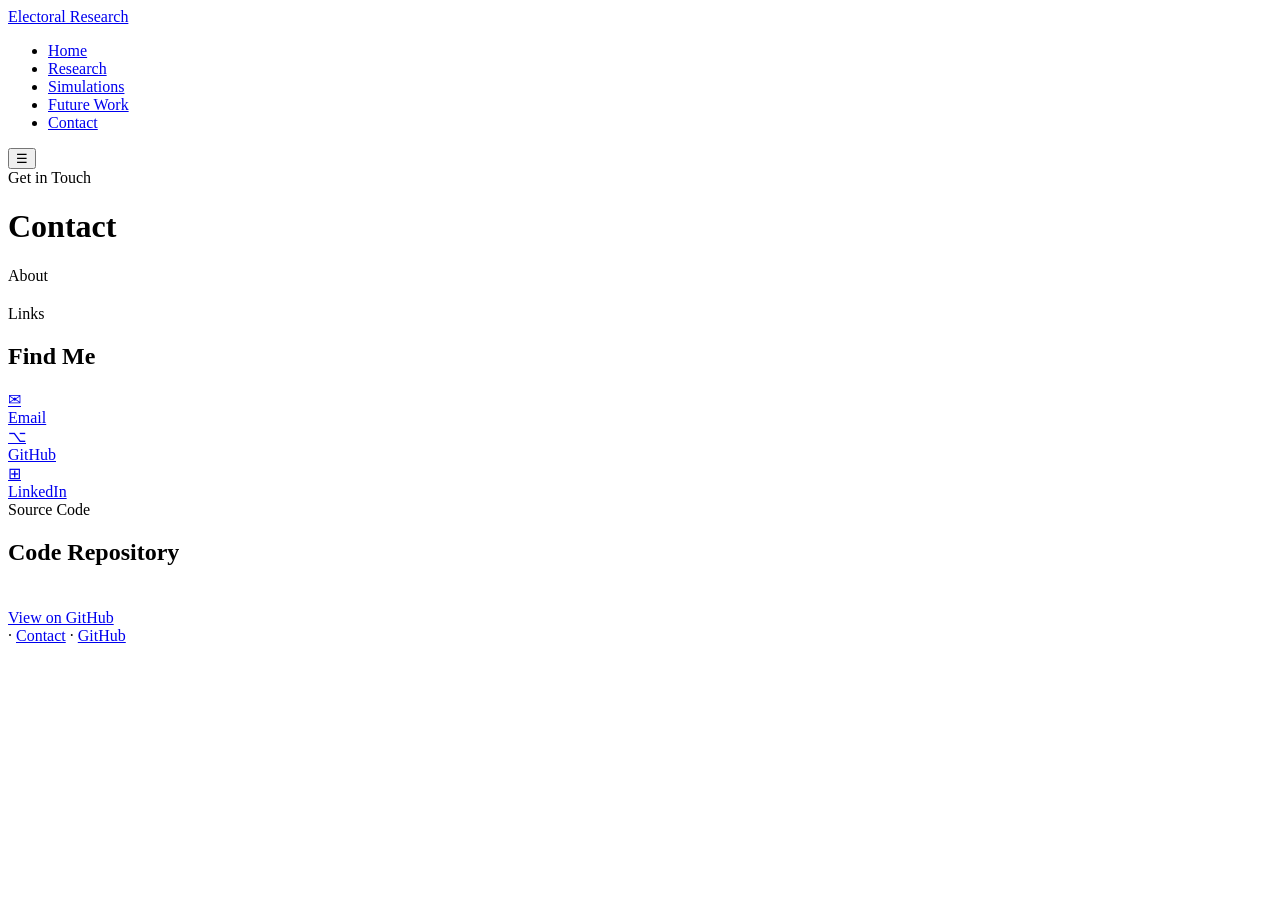
==== contact.html @ 0de14074 "Added files (claude made for me to edit) Claude made this for the website" ====
<!DOCTYPE html>
<html lang="en">
<head>
  <meta charset="UTF-8" />
  <meta name="viewport" content="width=device-width, initial-scale=1.0"/>
  <title>Contact — Electoral Systems</title>
  <link rel="stylesheet" href="css/style.css" />
  <link rel="preconnect" href="https://fonts.googleapis.com">
  <link rel="preconnect" href="https://fonts.gstatic.com" crossorigin>
  <link href="https://fonts.googleapis.com/css2?family=DM+Serif+Display:ital@0;1&family=DM+Mono:wght@300;400;500&family=DM+Sans:wght@300;400;500&display=swap" rel="stylesheet">
</head>
<body>

  <nav class="nav">
    <a href="index.html" class="nav-logo">Electoral Research</a>
    <ul class="nav-links">
      <li><a href="index.html">Home</a></li>
      <li><a href="research.html">Research</a></li>
      <li><a href="simulations.html">Simulations</a></li>
      <li><a href="future.html">Future Work</a></li>
      <li><a href="contact.html" class="active">Contact</a></li>
    </ul>
    <button class="nav-toggle" aria-label="Toggle menu">&#9776;</button>
  </nav>

  <header class="page-header">
    <div class="container">
      <span class="hero-label">Get in Touch</span>
      <h1 class="page-title">Contact</h1>
    </div>
  </header>

  <main class="container page-content">

    <section class="research-section" id="about">
      <div class="research-label">About</div>
      <h2 class="research-heading" id="contact-name"><!-- CONTENT: Your name --></h2>
      <div class="research-body">
        <p id="bio-text"><!-- CONTENT: Write a short bio — who you are, your background, what drives your interest in electoral modeling and computational social science. 2–4 sentences is fine. --></p>
      </div>
    </section>

    <div class="section-divider"></div>

    <section class="research-section" id="links">
      <div class="research-label">Links</div>
      <h2 class="research-heading">Find Me</h2>
      <div class="research-body">
        <div class="contact-grid">

          <a href="mailto:your@email.com" class="contact-card" id="contact-email">
            <div class="contact-icon">✉</div>
            <div>
              <div class="contact-type">Email</div>
              <div class="contact-value" id="email-value"><!-- CONTENT: your@email.com --></div>
            </div>
          </a>

          <a href="https://github.com/" target="_blank" class="contact-card" id="contact-github">
            <div class="contact-icon">⌥</div>
            <div>
              <div class="contact-type">GitHub</div>
              <div class="contact-value" id="github-value"><!-- CONTENT: github.com/yourusername --></div>
            </div>
          </a>

          <a href="https://linkedin.com/" target="_blank" class="contact-card" id="contact-linkedin">
            <div class="contact-icon">⊞</div>
            <div>
              <div class="contact-type">LinkedIn</div>
              <div class="contact-value" id="linkedin-value"><!-- CONTENT: linkedin.com/in/yourprofile --></div>
            </div>
          </a>

          <!-- Add or remove contact cards as needed -->
          <!-- 
          <a href="https://twitter.com/" target="_blank" class="contact-card">
            <div class="contact-icon">◈</div>
            <div>
              <div class="contact-type">Twitter / X</div>
              <div class="contact-value">@yourhandle</div>
            </div>
          </a>
          -->

        </div>
      </div>
    </section>

    <div class="section-divider"></div>

    <section class="research-section" id="source">
      <div class="research-label">Source Code</div>
      <h2 class="research-heading">Code Repository</h2>
      <div class="research-body">
        <p id="repo-text"><!-- CONTENT: Describe where the source code lives. Point to your GitHub repo. Mention the main files: voterSim.py, voterThirdPartySim.py, claudeElectionModel.py, voterMultiPartyExample.py. --></p>
        <a href="https://github.com/" target="_blank" class="btn btn-primary" id="repo-link" style="margin-top: 1.5rem; display: inline-block;">View on GitHub</a>
      </div>
    </section>

  </main>

  <footer class="footer">
    <div class="container footer-inner">
      <span class="footer-name" id="footer-name"><!-- CONTENT: Your name --></span>
      <span class="footer-sep">·</span>
      <a href="contact.html" class="footer-link">Contact</a>
      <span class="footer-sep">·</span>
      <a href="https://github.com/" class="footer-link" id="footer-github" target="_blank">GitHub</a>
    </div>
  </footer>

  <script src="js/main.js"></script>
</body>
</html>
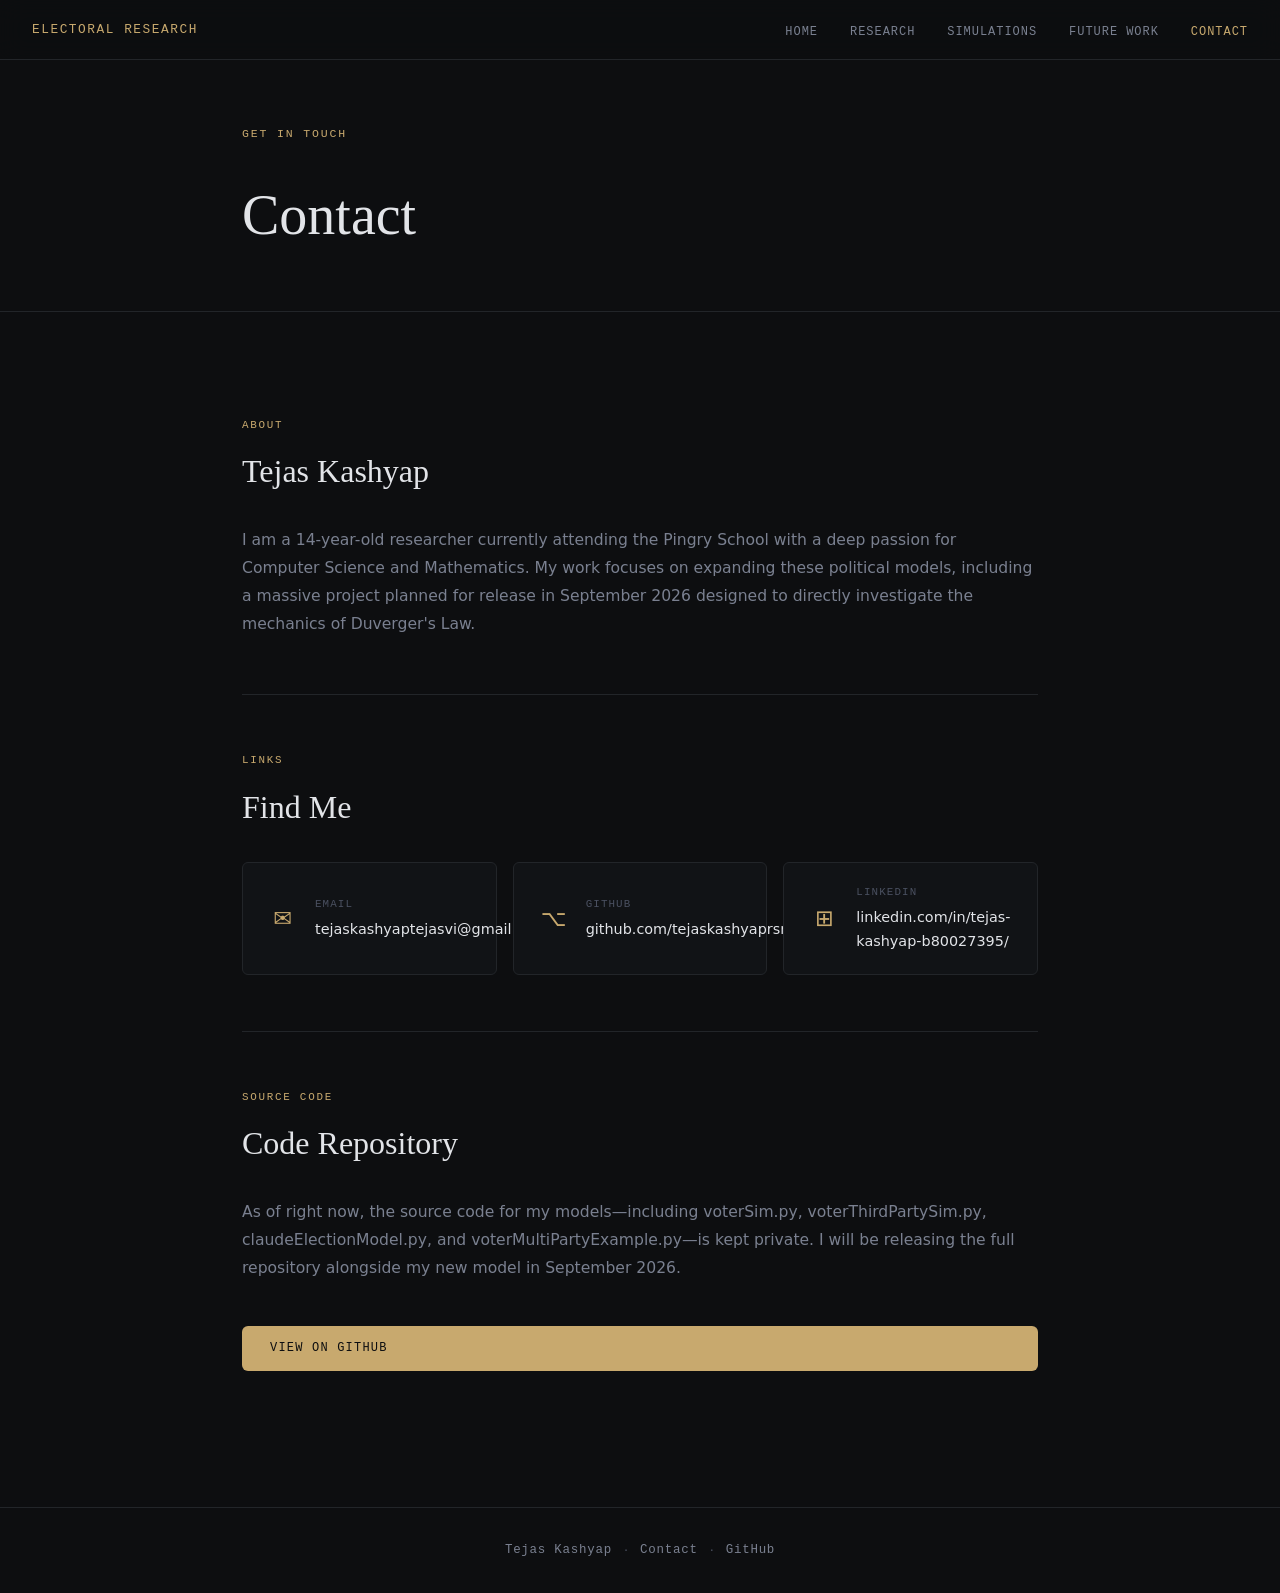
==== commit 67345d00: "Update contact.html" ====
--- a/contact.html
+++ b/contact.html
@@ -34,9 +34,9 @@
 
     <section class="research-section" id="about">
       <div class="research-label">About</div>
-      <h2 class="research-heading" id="contact-name"><!-- CONTENT: Your name --></h2>
+      <h2 class="research-heading" id="contact-name">Tejas Kashyap</h2>
       <div class="research-body">
-        <p id="bio-text"><!-- CONTENT: Write a short bio — who you are, your background, what drives your interest in electoral modeling and computational social science. 2–4 sentences is fine. --></p>
+        <p id="bio-text">I am a 14-year-old researcher currently attending the Pingry School with a deep passion for Computer Science and Mathematics. My work focuses on expanding these political models, including a massive project planned for release in September 2026 designed to directly investigate the mechanics of Duverger's Law.</p>
       </div>
     </section>
 
@@ -48,40 +48,29 @@
       <div class="research-body">
         <div class="contact-grid">
 
-          <a href="mailto:your@email.com" class="contact-card" id="contact-email">
+          <a href="mailto:tejaskashyaptejasvi@gmail.com" class="contact-card" id="contact-email">
             <div class="contact-icon">✉</div>
             <div>
               <div class="contact-type">Email</div>
-              <div class="contact-value" id="email-value"><!-- CONTENT: your@email.com --></div>
+              <div class="contact-value" id="email-value">tejaskashyaptejasvi@gmail.com</div>
             </div>
           </a>
 
-          <a href="https://github.com/" target="_blank" class="contact-card" id="contact-github">
+          <a href="https://github.com/tejaskashyaprsrch" target="_blank" class="contact-card" id="contact-github">
             <div class="contact-icon">⌥</div>
             <div>
               <div class="contact-type">GitHub</div>
-              <div class="contact-value" id="github-value"><!-- CONTENT: github.com/yourusername --></div>
+              <div class="contact-value" id="github-value">github.com/tejaskashyaprsrch</div>
             </div>
           </a>
 
-          <a href="https://linkedin.com/" target="_blank" class="contact-card" id="contact-linkedin">
+          <a href="https://www.linkedin.com/in/tejas-kashyap-b80027395/" target="_blank" class="contact-card" id="contact-linkedin">
             <div class="contact-icon">⊞</div>
             <div>
               <div class="contact-type">LinkedIn</div>
-              <div class="contact-value" id="linkedin-value"><!-- CONTENT: linkedin.com/in/yourprofile --></div>
+              <div class="contact-value" id="linkedin-value">linkedin.com/in/tejas-kashyap-b80027395/</div>
             </div>
           </a>
-
-          <!-- Add or remove contact cards as needed -->
-          <!-- 
-          <a href="https://twitter.com/" target="_blank" class="contact-card">
-            <div class="contact-icon">◈</div>
-            <div>
-              <div class="contact-type">Twitter / X</div>
-              <div class="contact-value">@yourhandle</div>
-            </div>
-          </a>
-          -->
 
         </div>
       </div>
@@ -93,8 +82,8 @@
       <div class="research-label">Source Code</div>
       <h2 class="research-heading">Code Repository</h2>
       <div class="research-body">
-        <p id="repo-text"><!-- CONTENT: Describe where the source code lives. Point to your GitHub repo. Mention the main files: voterSim.py, voterThirdPartySim.py, claudeElectionModel.py, voterMultiPartyExample.py. --></p>
-        <a href="https://github.com/" target="_blank" class="btn btn-primary" id="repo-link" style="margin-top: 1.5rem; display: inline-block;">View on GitHub</a>
+        <p id="repo-text">As of right now, the source code for my models—including voterSim.py, voterThirdPartySim.py, claudeElectionModel.py, and voterMultiPartyExample.py—is kept private. I will be releasing the full repository alongside my new model in September 2026.</p>
+        <a href="https://github.com/tejaskashyaprsrch" target="_blank" class="btn btn-primary" id="repo-link" style="margin-top: 1.5rem; display: inline-block;">View on GitHub</a>
       </div>
     </section>
 
@@ -102,11 +91,11 @@
 
   <footer class="footer">
     <div class="container footer-inner">
-      <span class="footer-name" id="footer-name"><!-- CONTENT: Your name --></span>
+      <span class="footer-name" id="footer-name">Tejas Kashyap</span>
       <span class="footer-sep">·</span>
       <a href="contact.html" class="footer-link">Contact</a>
       <span class="footer-sep">·</span>
-      <a href="https://github.com/" class="footer-link" id="footer-github" target="_blank">GitHub</a>
+      <a href="https://github.com/tejaskashyaprsrch" class="footer-link" id="footer-github" target="_blank">GitHub</a>
     </div>
   </footer>
 
--- a/css/style.css
+++ b/css/style.css
@@ -0,0 +1,811 @@
+/* ============================================================
+   ELECTORAL RESEARCH — STYLESHEET
+   Dark, refined, editorial. DM Serif Display + DM Mono.
+   ============================================================ */
+
+:root {
+  --bg:          #0d0e10;
+  --bg-2:        #111316;
+  --bg-3:        #161a1f;
+  --border:      #222529;
+  --border-2:    #2a2e33;
+  --text:        #e2e4e8;
+  --text-muted:  #7a8090;
+  --text-dim:    #4a5060;
+  --accent:      #c8a96e;   /* warm gold */
+  --accent-2:    #4a7fa5;   /* steel blue */
+  --danger:      #a05050;
+  --font-serif:  'DM Serif Display', Georgia, serif;
+  --font-sans:   'DM Sans', system-ui, sans-serif;
+  --font-mono:   'DM Mono', 'Courier New', monospace;
+  --radius:      6px;
+  --max-w:       860px;
+  --nav-h:       60px;
+}
+
+*, *::before, *::after { box-sizing: border-box; margin: 0; padding: 0; }
+
+html { scroll-behavior: smooth; }
+
+body {
+  background: var(--bg);
+  color: var(--text);
+  font-family: var(--font-sans);
+  font-size: 16px;
+  line-height: 1.7;
+  -webkit-font-smoothing: antialiased;
+}
+
+a { color: inherit; text-decoration: none; }
+img { max-width: 100%; display: block; }
+
+/* ============================================================
+   SCROLLBAR
+   ============================================================ */
+::-webkit-scrollbar { width: 6px; }
+::-webkit-scrollbar-track { background: var(--bg); }
+::-webkit-scrollbar-thumb { background: var(--border-2); border-radius: 3px; }
+::-webkit-scrollbar-thumb:hover { background: var(--text-dim); }
+
+/* ============================================================
+   NAV
+   ============================================================ */
+.nav {
+  position: fixed;
+  top: 0; left: 0; right: 0;
+  height: var(--nav-h);
+  background: rgba(13, 14, 16, 0.92);
+  backdrop-filter: blur(12px);
+  -webkit-backdrop-filter: blur(12px);
+  border-bottom: 1px solid var(--border);
+  display: flex;
+  align-items: center;
+  justify-content: space-between;
+  padding: 0 2rem;
+  z-index: 100;
+}
+
+.nav-logo {
+  font-family: var(--font-mono);
+  font-size: 0.8rem;
+  letter-spacing: 0.12em;
+  color: var(--accent);
+  text-transform: uppercase;
+  font-weight: 500;
+}
+
+.nav-links {
+  list-style: none;
+  display: flex;
+  gap: 2rem;
+}
+
+.nav-links a {
+  font-family: var(--font-mono);
+  font-size: 0.75rem;
+  letter-spacing: 0.08em;
+  text-transform: uppercase;
+  color: var(--text-muted);
+  transition: color 0.2s;
+}
+
+.nav-links a:hover,
+.nav-links a.active {
+  color: var(--text);
+}
+
+.nav-links a.active {
+  color: var(--accent);
+}
+
+.nav-toggle {
+  display: none;
+  background: none;
+  border: none;
+  color: var(--text-muted);
+  font-size: 1.2rem;
+  cursor: pointer;
+}
+
+/* ============================================================
+   HERO
+   ============================================================ */
+.hero {
+  min-height: 100vh;
+  display: flex;
+  flex-direction: column;
+  justify-content: center;
+  padding-top: var(--nav-h);
+  position: relative;
+  overflow: hidden;
+}
+
+.hero-bg {
+  position: absolute;
+  inset: 0;
+  background:
+    radial-gradient(ellipse 60% 50% at 70% 40%, rgba(74, 127, 165, 0.07) 0%, transparent 60%),
+    radial-gradient(ellipse 40% 40% at 20% 70%, rgba(200, 169, 110, 0.05) 0%, transparent 60%);
+  pointer-events: none;
+}
+
+.hero-content {
+  max-width: var(--max-w);
+  margin: 0 auto;
+  padding: 0 2rem;
+  padding-bottom: 6rem;
+  flex: 1;
+  display: flex;
+  flex-direction: column;
+  justify-content: center;
+}
+
+.hero-label {
+  font-family: var(--font-mono);
+  font-size: 0.72rem;
+  letter-spacing: 0.16em;
+  text-transform: uppercase;
+  color: var(--accent);
+  display: block;
+  margin-bottom: 1.5rem;
+}
+
+.hero-title {
+  font-family: var(--font-serif);
+  font-size: clamp(2.5rem, 6vw, 4.5rem);
+  line-height: 1.1;
+  color: var(--text);
+  margin-bottom: 1.5rem;
+  font-weight: 400;
+}
+
+.hero-title em {
+  font-style: italic;
+  color: var(--accent);
+}
+
+.hero-sub {
+  font-size: 1.05rem;
+  color: var(--text-muted);
+  max-width: 520px;
+  margin-bottom: 2.5rem;
+  line-height: 1.75;
+  font-style: italic;
+}
+
+/* placeholder state */
+.hero-sub:empty::before,
+p[id]:empty::before {
+  content: attr(id);
+  opacity: 0;
+}
+
+.hero-cta {
+  display: flex;
+  gap: 1rem;
+  flex-wrap: wrap;
+}
+
+/* STAT STRIP */
+.hero-stat-strip {
+  background: var(--bg-2);
+  border-top: 1px solid var(--border);
+  display: flex;
+  justify-content: center;
+  align-items: center;
+  gap: 0;
+  padding: 0;
+}
+
+.stat {
+  display: flex;
+  flex-direction: column;
+  align-items: center;
+  padding: 1.25rem 2.5rem;
+}
+
+.stat-num {
+  font-family: var(--font-mono);
+  font-size: 1.5rem;
+  color: var(--accent);
+  font-weight: 500;
+  line-height: 1;
+  margin-bottom: 0.3rem;
+}
+
+.stat-label {
+  font-family: var(--font-mono);
+  font-size: 0.65rem;
+  letter-spacing: 0.12em;
+  text-transform: uppercase;
+  color: var(--text-dim);
+}
+
+.stat-divider {
+  width: 1px;
+  height: 2.5rem;
+  background: var(--border);
+}
+
+/* ============================================================
+   BUTTONS
+   ============================================================ */
+.btn {
+  display: inline-block;
+  font-family: var(--font-mono);
+  font-size: 0.75rem;
+  letter-spacing: 0.1em;
+  text-transform: uppercase;
+  padding: 0.75rem 1.75rem;
+  border-radius: var(--radius);
+  transition: all 0.2s;
+  cursor: pointer;
+  border: none;
+}
+
+.btn-primary {
+  background: var(--accent);
+  color: var(--bg);
+  font-weight: 500;
+}
+
+.btn-primary:hover {
+  background: #d9bb7e;
+  transform: translateY(-1px);
+}
+
+.btn-ghost {
+  background: transparent;
+  color: var(--text-muted);
+  border: 1px solid var(--border-2);
+}
+
+.btn-ghost:hover {
+  border-color: var(--text-muted);
+  color: var(--text);
+}
+
+/* ============================================================
+   SECTIONS
+   ============================================================ */
+.section {
+  padding: 5rem 0;
+}
+
+.section-dark {
+  background: var(--bg-2);
+  border-top: 1px solid var(--border);
+  border-bottom: 1px solid var(--border);
+}
+
+.container {
+  max-width: var(--max-w);
+  margin: 0 auto;
+  padding: 0 2rem;
+}
+
+.section-title {
+  font-family: var(--font-serif);
+  font-size: clamp(1.6rem, 3vw, 2.2rem);
+  font-weight: 400;
+  color: var(--text);
+  margin-bottom: 2.5rem;
+}
+
+/* ============================================================
+   CARDS
+   ============================================================ */
+.card-grid {
+  display: grid;
+  grid-template-columns: repeat(auto-fit, minmax(240px, 1fr));
+  gap: 1rem;
+}
+
+.card {
+  background: var(--bg-2);
+  border: 1px solid var(--border);
+  border-radius: var(--radius);
+  padding: 1.75rem;
+  transition: border-color 0.2s, transform 0.2s;
+  display: flex;
+  flex-direction: column;
+  gap: 0.6rem;
+}
+
+.card:hover {
+  border-color: var(--border-2);
+  transform: translateY(-2px);
+}
+
+.card-icon {
+  font-size: 1.3rem;
+  color: var(--accent);
+  line-height: 1;
+  margin-bottom: 0.25rem;
+}
+
+.card h3 {
+  font-family: var(--font-serif);
+  font-weight: 400;
+  font-size: 1.15rem;
+  color: var(--text);
+}
+
+.card p {
+  font-size: 0.9rem;
+  color: var(--text-muted);
+  flex: 1;
+  line-height: 1.6;
+}
+
+.card-link {
+  font-family: var(--font-mono);
+  font-size: 0.72rem;
+  letter-spacing: 0.06em;
+  color: var(--accent);
+  margin-top: 0.5rem;
+}
+
+/* ============================================================
+   RESULT HIGHLIGHT
+   ============================================================ */
+.result-highlight {
+  display: grid;
+  grid-template-columns: 1fr 1fr;
+  gap: 4rem;
+  align-items: center;
+}
+
+.result-text .label-tag {
+  font-family: var(--font-mono);
+  font-size: 0.7rem;
+  letter-spacing: 0.14em;
+  text-transform: uppercase;
+  color: var(--accent);
+  display: block;
+  margin-bottom: 1rem;
+}
+
+.result-text h2 {
+  font-family: var(--font-serif);
+  font-size: clamp(1.4rem, 2.5vw, 2rem);
+  font-weight: 400;
+  color: var(--text);
+  margin-bottom: 1.25rem;
+  line-height: 1.3;
+  font-style: italic;
+}
+
+.result-text p {
+  color: var(--text-muted);
+  font-size: 0.95rem;
+  margin-bottom: 2rem;
+  line-height: 1.75;
+}
+
+.result-img {
+  border-radius: var(--radius);
+  border: 1px solid var(--border);
+  width: 100%;
+}
+
+.result-img-caption {
+  display: block;
+  font-family: var(--font-mono);
+  font-size: 0.68rem;
+  color: var(--text-dim);
+  margin-top: 0.6rem;
+  letter-spacing: 0.04em;
+}
+
+/* ============================================================
+   PAGE HEADER
+   ============================================================ */
+.page-header {
+  padding-top: calc(var(--nav-h) + 4rem);
+  padding-bottom: 3rem;
+  border-bottom: 1px solid var(--border);
+  background: var(--bg);
+}
+
+.page-title {
+  font-family: var(--font-serif);
+  font-size: clamp(2rem, 5vw, 3.5rem);
+  font-weight: 400;
+  color: var(--text);
+  margin-top: 0.75rem;
+}
+
+/* ============================================================
+   PAGE CONTENT (Research, Simulations, etc.)
+   ============================================================ */
+.page-content {
+  padding-top: 4rem;
+  padding-bottom: 6rem;
+}
+
+.research-section {
+  padding: 2.5rem 0;
+}
+
+.research-label {
+  font-family: var(--font-mono);
+  font-size: 0.68rem;
+  letter-spacing: 0.16em;
+  text-transform: uppercase;
+  color: var(--accent);
+  margin-bottom: 0.6rem;
+}
+
+.research-heading {
+  font-family: var(--font-serif);
+  font-size: clamp(1.5rem, 3vw, 2rem);
+  font-weight: 400;
+  color: var(--text);
+  margin-bottom: 1.75rem;
+}
+
+.research-body {
+  display: flex;
+  flex-direction: column;
+  gap: 1.25rem;
+}
+
+.research-body p {
+  color: var(--text-muted);
+  line-height: 1.8;
+  font-size: 0.975rem;
+}
+
+.section-divider {
+  height: 1px;
+  background: var(--border);
+  margin: 1rem 0;
+}
+
+/* ============================================================
+   CALLOUT BOXES
+   ============================================================ */
+.callout {
+  background: var(--bg-3);
+  border: 1px solid var(--border);
+  border-left: 3px solid var(--accent);
+  border-radius: var(--radius);
+  padding: 1.5rem 1.75rem;
+}
+
+.callout-mono {
+  border-left-color: var(--accent-2);
+}
+
+.callout-title {
+  font-family: var(--font-mono);
+  font-size: 0.72rem;
+  letter-spacing: 0.12em;
+  text-transform: uppercase;
+  color: var(--text-muted);
+  margin-bottom: 1rem;
+}
+
+.callout code {
+  font-family: var(--font-mono);
+  font-size: 0.9rem;
+  color: var(--accent-2);
+  display: block;
+  margin-bottom: 0.75rem;
+}
+
+.callout-grid {
+  display: grid;
+  grid-template-columns: repeat(auto-fit, minmax(200px, 1fr));
+  gap: 0.5rem;
+}
+
+.callout-item {
+  display: flex;
+  flex-direction: column;
+  gap: 0.15rem;
+}
+
+.dim-name {
+  font-family: var(--font-mono);
+  font-size: 0.8rem;
+  color: var(--accent);
+}
+
+.dim-desc {
+  font-size: 0.82rem;
+  color: var(--text-muted);
+}
+
+/* PARAM GRID */
+.param-grid {
+  display: flex;
+  flex-wrap: wrap;
+  gap: 0.5rem 2rem;
+}
+
+.param {
+  display: flex;
+  gap: 0.75rem;
+  align-items: baseline;
+}
+
+.param-key {
+  font-family: var(--font-mono);
+  font-size: 0.78rem;
+  color: var(--text-muted);
+}
+
+.param-val {
+  font-family: var(--font-mono);
+  font-size: 0.88rem;
+  color: var(--accent-2);
+  font-weight: 500;
+}
+
+/* ============================================================
+   FINDING TITLES
+   ============================================================ */
+.finding-title {
+  font-family: var(--font-sans);
+  font-size: 1rem;
+  font-weight: 500;
+  color: var(--text);
+  margin-top: 0.5rem;
+  padding-bottom: 0.4rem;
+  border-bottom: 1px solid var(--border);
+}
+
+/* ============================================================
+   FIGURE
+   ============================================================ */
+.figure {
+  margin: 0.5rem 0;
+}
+
+.figure-img {
+  border-radius: var(--radius);
+  border: 1px solid var(--border);
+  width: 100%;
+}
+
+.figure figcaption {
+  font-family: var(--font-mono);
+  font-size: 0.68rem;
+  color: var(--text-dim);
+  margin-top: 0.6rem;
+  letter-spacing: 0.04em;
+}
+
+/* ============================================================
+   RESULTS TABLE
+   ============================================================ */
+.results-table-wrap {
+  overflow-x: auto;
+  border: 1px solid var(--border);
+  border-radius: var(--radius);
+}
+
+.results-table {
+  width: 100%;
+  border-collapse: collapse;
+  font-family: var(--font-mono);
+  font-size: 0.85rem;
+}
+
+.results-table th {
+  background: var(--bg-3);
+  color: var(--text-muted);
+  font-weight: 400;
+  text-align: left;
+  padding: 0.75rem 1.25rem;
+  border-bottom: 1px solid var(--border);
+  letter-spacing: 0.06em;
+  font-size: 0.72rem;
+  text-transform: uppercase;
+}
+
+.results-table td {
+  padding: 0.65rem 1.25rem;
+  border-bottom: 1px solid var(--border);
+  color: var(--text-muted);
+}
+
+.results-table tr:last-child td {
+  border-bottom: none;
+}
+
+.results-table tr.highlight-row td {
+  color: var(--accent);
+  background: rgba(200, 169, 110, 0.05);
+}
+
+/* ============================================================
+   FUTURE WORK
+   ============================================================ */
+.future-item {
+  display: grid;
+  grid-template-columns: 3rem 1fr;
+  gap: 1.5rem;
+  padding: 1.5rem 0;
+  border-bottom: 1px solid var(--border);
+}
+
+.future-item:last-child {
+  border-bottom: none;
+}
+
+.future-num {
+  font-family: var(--font-mono);
+  font-size: 0.8rem;
+  color: var(--text-dim);
+  padding-top: 0.25rem;
+  letter-spacing: 0.06em;
+}
+
+.future-text h3 {
+  font-family: var(--font-serif);
+  font-weight: 400;
+  font-size: 1.15rem;
+  color: var(--text);
+  margin-bottom: 0.5rem;
+}
+
+.future-text p {
+  color: var(--text-muted);
+  font-size: 0.93rem;
+  line-height: 1.75;
+}
+
+/* ============================================================
+   CONTACT
+   ============================================================ */
+.contact-grid {
+  display: grid;
+  grid-template-columns: repeat(auto-fit, minmax(220px, 1fr));
+  gap: 1rem;
+}
+
+.contact-card {
+  display: flex;
+  align-items: center;
+  gap: 1rem;
+  background: var(--bg-2);
+  border: 1px solid var(--border);
+  border-radius: var(--radius);
+  padding: 1.25rem 1.5rem;
+  transition: border-color 0.2s, transform 0.2s;
+}
+
+.contact-card:hover {
+  border-color: var(--accent);
+  transform: translateY(-2px);
+}
+
+.contact-icon {
+  font-size: 1.4rem;
+  color: var(--accent);
+  flex-shrink: 0;
+  width: 2rem;
+  text-align: center;
+}
+
+.contact-type {
+  font-family: var(--font-mono);
+  font-size: 0.68rem;
+  letter-spacing: 0.1em;
+  text-transform: uppercase;
+  color: var(--text-dim);
+  margin-bottom: 0.2rem;
+}
+
+.contact-value {
+  font-size: 0.9rem;
+  color: var(--text);
+}
+
+/* ============================================================
+   FOOTER
+   ============================================================ */
+.footer {
+  border-top: 1px solid var(--border);
+  padding: 2rem 0;
+  margin-top: 0;
+}
+
+.footer-inner {
+  display: flex;
+  align-items: center;
+  justify-content: center;
+  gap: 0.75rem;
+  flex-wrap: wrap;
+}
+
+.footer-name {
+  font-family: var(--font-mono);
+  font-size: 0.78rem;
+  color: var(--text-muted);
+  letter-spacing: 0.06em;
+}
+
+.footer-sep {
+  color: var(--text-dim);
+  font-size: 0.8rem;
+}
+
+.footer-link {
+  font-family: var(--font-mono);
+  font-size: 0.78rem;
+  color: var(--text-muted);
+  letter-spacing: 0.06em;
+  transition: color 0.2s;
+}
+
+.footer-link:hover {
+  color: var(--accent);
+}
+
+/* ============================================================
+   RESPONSIVE
+   ============================================================ */
+/* ============================================================
+   SCROLL ANIMATIONS
+   ============================================================ */
+.fade-on-scroll {
+  opacity: 0;
+  transform: translateY(16px);
+  transition: opacity 0.5s ease, transform 0.5s ease;
+}
+
+.fade-on-scroll.visible {
+  opacity: 1;
+  transform: translateY(0);
+}
+
+/* ============================================================
+   RESPONSIVE
+   ============================================================ */
+@media (max-width: 700px) {
+  .nav-links { display: none; }
+  .nav-toggle { display: block; }
+  .nav-links.open {
+    display: flex;
+    flex-direction: column;
+    position: fixed;
+    top: var(--nav-h);
+    left: 0; right: 0;
+    background: var(--bg-2);
+    border-bottom: 1px solid var(--border);
+    padding: 1.5rem 2rem;
+    gap: 1.25rem;
+    z-index: 99;
+  }
+
+  .hero-stat-strip {
+    flex-wrap: wrap;
+    gap: 0;
+  }
+
+  .stat {
+    padding: 1rem 1.5rem;
+  }
+
+  .stat-divider {
+    display: none;
+  }
+
+  .result-highlight {
+    grid-template-columns: 1fr;
+    gap: 2rem;
+  }
+
+  .future-item {
+    grid-template-columns: 2.5rem 1fr;
+    gap: 1rem;
+  }
+
+  .card-grid {
+    grid-template-columns: 1fr;
+  }
+}
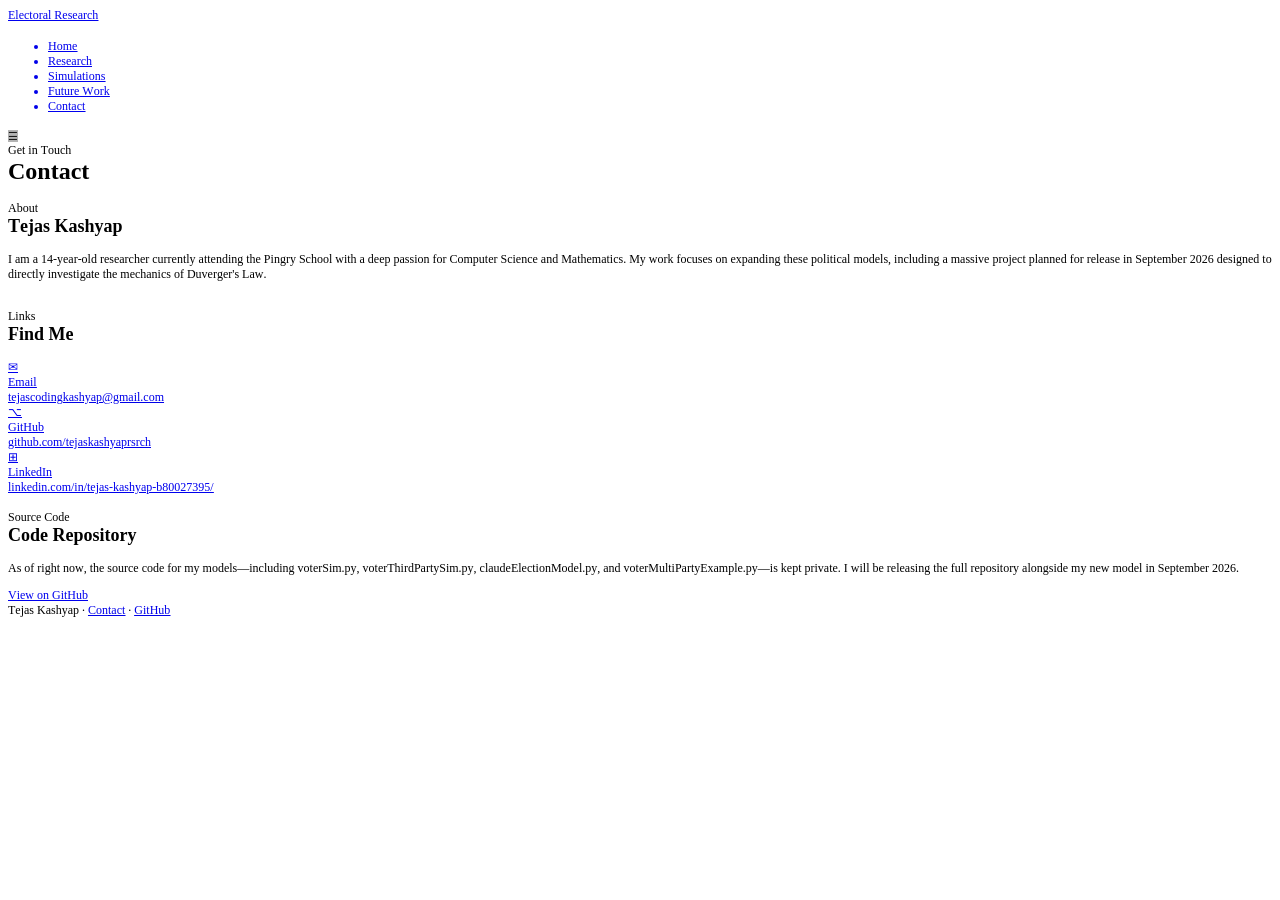
==== commit 1c920265: "updateemail" ====
--- a/contact.html
+++ b/contact.html
@@ -1,104 +1,64 @@
-<!DOCTYPE html>
-<html lang="en">
+<!DOCTYPE html PUBLIC "-//W3C//DTD HTML 4.01//EN" "http://www.w3.org/TR/html4/strict.dtd">
+<html>
 <head>
-  <meta charset="UTF-8" />
-  <meta name="viewport" content="width=device-width, initial-scale=1.0"/>
-  <title>Contact — Electoral Systems</title>
-  <link rel="stylesheet" href="css/style.css" />
-  <link rel="preconnect" href="https://fonts.googleapis.com">
-  <link rel="preconnect" href="https://fonts.gstatic.com" crossorigin>
-  <link href="https://fonts.googleapis.com/css2?family=DM+Serif+Display:ital@0;1&family=DM+Mono:wght@300;400;500&family=DM+Sans:wght@300;400;500&display=swap" rel="stylesheet">
+  <meta http-equiv="Content-Type" content="text/html; charset=utf-8">
+  <meta http-equiv="Content-Style-Type" content="text/css">
+  <title></title>
+  <meta name="Generator" content="Cocoa HTML Writer">
+  <meta name="CocoaVersion" content="2685.1">
+  <style type="text/css">
+    p.p1 {margin: 0.0px 0.0px 0.0px 0.0px; font: 12.0px Times; color: #0000e9; -webkit-text-stroke: #0000e9}
+    p.p2 {margin: 0.0px 0.0px 0.0px 0.0px; font: 11.0px 'Apple Symbols'; color: #000000; color: rgba(0, 0, 0, 0.85); -webkit-text-stroke: rgba(0, 0, 0, 0.85)}
+    p.p3 {margin: 0.0px 0.0px 0.0px 0.0px; font: 12.0px Times; -webkit-text-stroke: #000000}
+    p.p6 {margin: 0.0px 0.0px 12.0px 0.0px; font: 12.0px Times; -webkit-text-stroke: #000000}
+    p.p7 {margin: 0.0px 0.0px 0.0px 0.0px; font: 12.0px Times; -webkit-text-stroke: #000000; min-height: 14.0px}
+    p.p8 {margin: 0.0px 0.0px 0.0px 0.0px; font: 12.0px Menlo; color: #0000e9; -webkit-text-stroke: #0000e9}
+    p.p9 {margin: 0.0px 0.0px 0.0px 0.0px; font: 12.0px 'Lucida Grande'; color: #0000e9; -webkit-text-stroke: #0000e9}
+    p.p10 {margin: 0.0px 0.0px 0.0px 0.0px; font: 12.0px 'Apple Symbols'; color: #0000e9; -webkit-text-stroke: #0000e9}
+    li.li1 {margin: 0.0px 0.0px 0.0px 0.0px; font: 12.0px Times; color: #0000e9; -webkit-text-stroke: #0000e9}
+    span.s1 {text-decoration: underline ; font-kerning: none}
+    span.s2 {-webkit-text-stroke: 0px #000000}
+    span.s3 {font-kerning: none; background-color: #b3b3b3}
+    span.s4 {font-kerning: none}
+    span.s5 {font: 12.0px Menlo; text-decoration: underline ; font-kerning: none}
+    span.s6 {font: 12.0px 'Lucida Grande'; text-decoration: underline ; font-kerning: none}
+    span.s7 {font: 12.0px 'Apple Symbols'; text-decoration: underline ; font-kerning: none}
+    span.s8 {text-decoration: underline ; font-kerning: none; color: #0000e9; -webkit-text-stroke: 0px #0000e9}
+    ul.ul1 {list-style-type: disc}
+  </style>
 </head>
 <body>
-
-  <nav class="nav">
-    <a href="index.html" class="nav-logo">Electoral Research</a>
-    <ul class="nav-links">
-      <li><a href="index.html">Home</a></li>
-      <li><a href="research.html">Research</a></li>
-      <li><a href="simulations.html">Simulations</a></li>
-      <li><a href="future.html">Future Work</a></li>
-      <li><a href="contact.html" class="active">Contact</a></li>
-    </ul>
-    <button class="nav-toggle" aria-label="Toggle menu">&#9776;</button>
-  </nav>
-
-  <header class="page-header">
-    <div class="container">
-      <span class="hero-label">Get in Touch</span>
-      <h1 class="page-title">Contact</h1>
-    </div>
-  </header>
-
-  <main class="container page-content">
-
-    <section class="research-section" id="about">
-      <div class="research-label">About</div>
-      <h2 class="research-heading" id="contact-name">Tejas Kashyap</h2>
-      <div class="research-body">
-        <p id="bio-text">I am a 14-year-old researcher currently attending the Pingry School with a deep passion for Computer Science and Mathematics. My work focuses on expanding these political models, including a massive project planned for release in September 2026 designed to directly investigate the mechanics of Duverger's Law.</p>
-      </div>
-    </section>
-
-    <div class="section-divider"></div>
-
-    <section class="research-section" id="links">
-      <div class="research-label">Links</div>
-      <h2 class="research-heading">Find Me</h2>
-      <div class="research-body">
-        <div class="contact-grid">
-
-          <a href="mailto:tejaskashyaptejasvi@gmail.com" class="contact-card" id="contact-email">
-            <div class="contact-icon">✉</div>
-            <div>
-              <div class="contact-type">Email</div>
-              <div class="contact-value" id="email-value">tejaskashyaptejasvi@gmail.com</div>
-            </div>
-          </a>
-
-          <a href="https://github.com/tejaskashyaprsrch" target="_blank" class="contact-card" id="contact-github">
-            <div class="contact-icon">⌥</div>
-            <div>
-              <div class="contact-type">GitHub</div>
-              <div class="contact-value" id="github-value">github.com/tejaskashyaprsrch</div>
-            </div>
-          </a>
-
-          <a href="https://www.linkedin.com/in/tejas-kashyap-b80027395/" target="_blank" class="contact-card" id="contact-linkedin">
-            <div class="contact-icon">⊞</div>
-            <div>
-              <div class="contact-type">LinkedIn</div>
-              <div class="contact-value" id="linkedin-value">linkedin.com/in/tejas-kashyap-b80027395/</div>
-            </div>
-          </a>
-
-        </div>
-      </div>
-    </section>
-
-    <div class="section-divider"></div>
-
-    <section class="research-section" id="source">
-      <div class="research-label">Source Code</div>
-      <h2 class="research-heading">Code Repository</h2>
-      <div class="research-body">
-        <p id="repo-text">As of right now, the source code for my models—including voterSim.py, voterThirdPartySim.py, claudeElectionModel.py, and voterMultiPartyExample.py—is kept private. I will be releasing the full repository alongside my new model in September 2026.</p>
-        <a href="https://github.com/tejaskashyaprsrch" target="_blank" class="btn btn-primary" id="repo-link" style="margin-top: 1.5rem; display: inline-block;">View on GitHub</a>
-      </div>
-    </section>
-
-  </main>
-
-  <footer class="footer">
-    <div class="container footer-inner">
-      <span class="footer-name" id="footer-name">Tejas Kashyap</span>
-      <span class="footer-sep">·</span>
-      <a href="contact.html" class="footer-link">Contact</a>
-      <span class="footer-sep">·</span>
-      <a href="https://github.com/tejaskashyaprsrch" class="footer-link" id="footer-github" target="_blank">GitHub</a>
-    </div>
-  </footer>
-
-  <script src="js/main.js"></script>
+<p class="p1"><span class="s1"><a href="file:///Users/tejaskashyap/Documents/AIpoliticalModelHIRT/pwebsite/index.html">Electoral Research</a></span></p>
+<ul class="ul1">
+  <li class="li1"><span class="s2"><a href="file:///Users/tejaskashyap/Documents/AIpoliticalModelHIRT/pwebsite/index.html"><span class="s1">Home</span></a></span></li>
+  <li class="li1"><span class="s2"><a href="file:///Users/tejaskashyap/Documents/AIpoliticalModelHIRT/pwebsite/research.html"><span class="s1">Research</span></a></span></li>
+  <li class="li1"><span class="s2"><a href="file:///Users/tejaskashyap/Documents/AIpoliticalModelHIRT/pwebsite/simulations.html"><span class="s1">Simulations</span></a></span></li>
+  <li class="li1"><span class="s2"><a href="file:///Users/tejaskashyap/Documents/AIpoliticalModelHIRT/pwebsite/future.html"><span class="s1">Future Work</span></a></span></li>
+  <li class="li1"><span class="s2"><a href="file:///Users/tejaskashyap/Documents/AIpoliticalModelHIRT/pwebsite/contact.html"><span class="s1">Contact</span></a></span></li>
+</ul>
+<p class="p2"><span class="s3">☰</span></p>
+<p class="p3"><span class="s4">Get in Touch</span></p>
+<h1 style="margin: 0.0px 0.0px 16.1px 0.0px; font: 24.0px Times; -webkit-text-stroke: #000000"><span class="s4"><b>Contact</b></span></h1>
+<p class="p3"><span class="s4">About</span></p>
+<h2 style="margin: 0.0px 0.0px 14.9px 0.0px; font: 18.0px Times; -webkit-text-stroke: #000000"><span class="s4"><b>Tejas Kashyap</b></span></h2>
+<p class="p6"><span class="s4">I am a 14-year-old researcher currently attending the Pingry School with a deep passion for Computer Science and Mathematics. My work focuses on expanding these political models, including a massive project planned for release in September 2026 designed to directly investigate the mechanics of Duverger's Law.</span></p>
+<p class="p7"><span class="s4"></span><br></p>
+<p class="p3"><span class="s4">Links</span></p>
+<h2 style="margin: 0.0px 0.0px 14.9px 0.0px; font: 18.0px Times; -webkit-text-stroke: #000000"><span class="s4"><b>Find Me</b></span></h2>
+<p class="p8"><span class="s1"><a href="mailto:tejaskashyaptejasvi@gmail.com">✉<span class="s5"></span></a></span></p>
+<p class="p1"><span class="s1"><a href="mailto:tejaskashyaptejasvi@gmail.com">Email</a></span></p>
+<p class="p1"><span class="s1"><a href="mailto:tejaskashyaptejasvi@gmail.com">tejas</a>codingkashyap@gmail.com</span></p>
+<p class="p9"><span class="s1"><a href="https://github.com/tejaskashyaprsrch">⌥<span class="s6"></span></a></span></p>
+<p class="p1"><span class="s1"><a href="https://github.com/tejaskashyaprsrch">GitHub</a></span></p>
+<p class="p1"><span class="s1"><a href="https://github.com/tejaskashyaprsrch">github.com/tejaskashyaprsrch</a></span></p>
+<p class="p10"><span class="s1"><a href="https://www.linkedin.com/in/tejas-kashyap-b80027395/">⊞<span class="s7"></span></a></span></p>
+<p class="p1"><span class="s1"><a href="https://www.linkedin.com/in/tejas-kashyap-b80027395/">LinkedIn</a></span></p>
+<p class="p1"><span class="s1"><a href="https://www.linkedin.com/in/tejas-kashyap-b80027395/">linkedin.com/in/tejas-kashyap-b80027395/</a></span></p>
+<p class="p7"><span class="s4"></span><br></p>
+<p class="p3"><span class="s4">Source Code</span></p>
+<h2 style="margin: 0.0px 0.0px 14.9px 0.0px; font: 18.0px Times; -webkit-text-stroke: #000000"><span class="s4"><b>Code Repository</b></span></h2>
+<p class="p6"><span class="s4">As of right now, the source code for my models—including voterSim.py, voterThirdPartySim.py, claudeElectionModel.py, and voterMultiPartyExample.py—is kept private. I will be releasing the full repository alongside my new model in September 2026.</span></p>
+<p class="p1"><span class="s1"><a href="https://github.com/tejaskashyaprsrch">View on GitHub</a></span></p>
+<p class="p3"><span class="s4">Tejas Kashyap · <a href="file:///Users/tejaskashyap/Documents/AIpoliticalModelHIRT/pwebsite/contact.html"><span class="s8">Contact</span></a> · <a href="https://github.com/tejaskashyaprsrch"><span class="s8">GitHub</span></a></span></p>
 </body>
 </html>
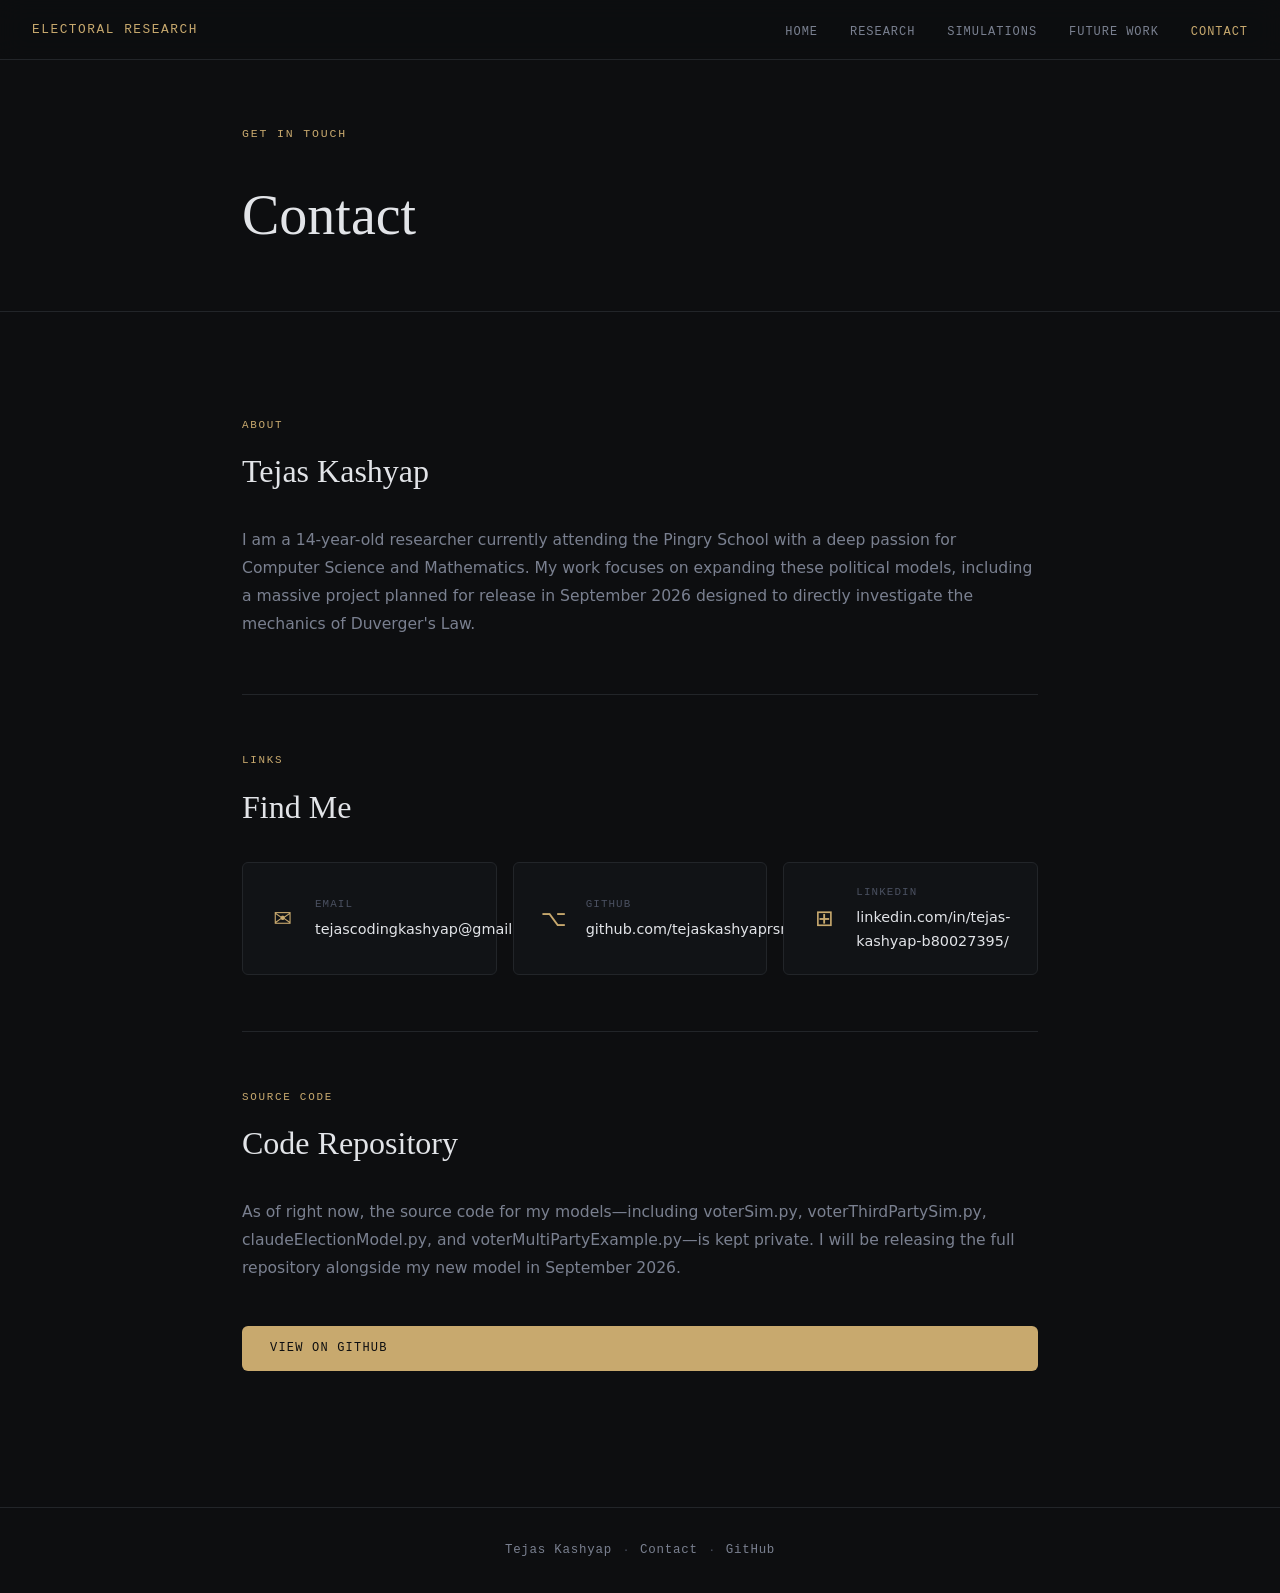
==== commit a6c46fb1: "fixcontactspage" ====
--- a/contact.html
+++ b/contact.html
@@ -1,64 +1,104 @@
-<!DOCTYPE html PUBLIC "-//W3C//DTD HTML 4.01//EN" "http://www.w3.org/TR/html4/strict.dtd">
-<html>
+<!DOCTYPE html>
+<html lang="en">
 <head>
-  <meta http-equiv="Content-Type" content="text/html; charset=utf-8">
-  <meta http-equiv="Content-Style-Type" content="text/css">
-  <title></title>
-  <meta name="Generator" content="Cocoa HTML Writer">
-  <meta name="CocoaVersion" content="2685.1">
-  <style type="text/css">
-    p.p1 {margin: 0.0px 0.0px 0.0px 0.0px; font: 12.0px Times; color: #0000e9; -webkit-text-stroke: #0000e9}
-    p.p2 {margin: 0.0px 0.0px 0.0px 0.0px; font: 11.0px 'Apple Symbols'; color: #000000; color: rgba(0, 0, 0, 0.85); -webkit-text-stroke: rgba(0, 0, 0, 0.85)}
-    p.p3 {margin: 0.0px 0.0px 0.0px 0.0px; font: 12.0px Times; -webkit-text-stroke: #000000}
-    p.p6 {margin: 0.0px 0.0px 12.0px 0.0px; font: 12.0px Times; -webkit-text-stroke: #000000}
-    p.p7 {margin: 0.0px 0.0px 0.0px 0.0px; font: 12.0px Times; -webkit-text-stroke: #000000; min-height: 14.0px}
-    p.p8 {margin: 0.0px 0.0px 0.0px 0.0px; font: 12.0px Menlo; color: #0000e9; -webkit-text-stroke: #0000e9}
-    p.p9 {margin: 0.0px 0.0px 0.0px 0.0px; font: 12.0px 'Lucida Grande'; color: #0000e9; -webkit-text-stroke: #0000e9}
-    p.p10 {margin: 0.0px 0.0px 0.0px 0.0px; font: 12.0px 'Apple Symbols'; color: #0000e9; -webkit-text-stroke: #0000e9}
-    li.li1 {margin: 0.0px 0.0px 0.0px 0.0px; font: 12.0px Times; color: #0000e9; -webkit-text-stroke: #0000e9}
-    span.s1 {text-decoration: underline ; font-kerning: none}
-    span.s2 {-webkit-text-stroke: 0px #000000}
-    span.s3 {font-kerning: none; background-color: #b3b3b3}
-    span.s4 {font-kerning: none}
-    span.s5 {font: 12.0px Menlo; text-decoration: underline ; font-kerning: none}
-    span.s6 {font: 12.0px 'Lucida Grande'; text-decoration: underline ; font-kerning: none}
-    span.s7 {font: 12.0px 'Apple Symbols'; text-decoration: underline ; font-kerning: none}
-    span.s8 {text-decoration: underline ; font-kerning: none; color: #0000e9; -webkit-text-stroke: 0px #0000e9}
-    ul.ul1 {list-style-type: disc}
-  </style>
+  <meta charset="UTF-8" />
+  <meta name="viewport" content="width=device-width, initial-scale=1.0"/>
+  <title>Contact — Electoral Systems</title>
+  <link rel="stylesheet" href="css/style.css" />
+  <link rel="preconnect" href="https://fonts.googleapis.com">
+  <link rel="preconnect" href="https://fonts.gstatic.com" crossorigin>
+  <link href="https://fonts.googleapis.com/css2?family=DM+Serif+Display:ital@0;1&family=DM+Mono:wght@300;400;500&family=DM+Sans:wght@300;400;500&display=swap" rel="stylesheet">
 </head>
 <body>
-<p class="p1"><span class="s1"><a href="file:///Users/tejaskashyap/Documents/AIpoliticalModelHIRT/pwebsite/index.html">Electoral Research</a></span></p>
-<ul class="ul1">
-  <li class="li1"><span class="s2"><a href="file:///Users/tejaskashyap/Documents/AIpoliticalModelHIRT/pwebsite/index.html"><span class="s1">Home</span></a></span></li>
-  <li class="li1"><span class="s2"><a href="file:///Users/tejaskashyap/Documents/AIpoliticalModelHIRT/pwebsite/research.html"><span class="s1">Research</span></a></span></li>
-  <li class="li1"><span class="s2"><a href="file:///Users/tejaskashyap/Documents/AIpoliticalModelHIRT/pwebsite/simulations.html"><span class="s1">Simulations</span></a></span></li>
-  <li class="li1"><span class="s2"><a href="file:///Users/tejaskashyap/Documents/AIpoliticalModelHIRT/pwebsite/future.html"><span class="s1">Future Work</span></a></span></li>
-  <li class="li1"><span class="s2"><a href="file:///Users/tejaskashyap/Documents/AIpoliticalModelHIRT/pwebsite/contact.html"><span class="s1">Contact</span></a></span></li>
-</ul>
-<p class="p2"><span class="s3">☰</span></p>
-<p class="p3"><span class="s4">Get in Touch</span></p>
-<h1 style="margin: 0.0px 0.0px 16.1px 0.0px; font: 24.0px Times; -webkit-text-stroke: #000000"><span class="s4"><b>Contact</b></span></h1>
-<p class="p3"><span class="s4">About</span></p>
-<h2 style="margin: 0.0px 0.0px 14.9px 0.0px; font: 18.0px Times; -webkit-text-stroke: #000000"><span class="s4"><b>Tejas Kashyap</b></span></h2>
-<p class="p6"><span class="s4">I am a 14-year-old researcher currently attending the Pingry School with a deep passion for Computer Science and Mathematics. My work focuses on expanding these political models, including a massive project planned for release in September 2026 designed to directly investigate the mechanics of Duverger's Law.</span></p>
-<p class="p7"><span class="s4"></span><br></p>
-<p class="p3"><span class="s4">Links</span></p>
-<h2 style="margin: 0.0px 0.0px 14.9px 0.0px; font: 18.0px Times; -webkit-text-stroke: #000000"><span class="s4"><b>Find Me</b></span></h2>
-<p class="p8"><span class="s1"><a href="mailto:tejaskashyaptejasvi@gmail.com">✉<span class="s5"></span></a></span></p>
-<p class="p1"><span class="s1"><a href="mailto:tejaskashyaptejasvi@gmail.com">Email</a></span></p>
-<p class="p1"><span class="s1"><a href="mailto:tejaskashyaptejasvi@gmail.com">tejas</a>codingkashyap@gmail.com</span></p>
-<p class="p9"><span class="s1"><a href="https://github.com/tejaskashyaprsrch">⌥<span class="s6"></span></a></span></p>
-<p class="p1"><span class="s1"><a href="https://github.com/tejaskashyaprsrch">GitHub</a></span></p>
-<p class="p1"><span class="s1"><a href="https://github.com/tejaskashyaprsrch">github.com/tejaskashyaprsrch</a></span></p>
-<p class="p10"><span class="s1"><a href="https://www.linkedin.com/in/tejas-kashyap-b80027395/">⊞<span class="s7"></span></a></span></p>
-<p class="p1"><span class="s1"><a href="https://www.linkedin.com/in/tejas-kashyap-b80027395/">LinkedIn</a></span></p>
-<p class="p1"><span class="s1"><a href="https://www.linkedin.com/in/tejas-kashyap-b80027395/">linkedin.com/in/tejas-kashyap-b80027395/</a></span></p>
-<p class="p7"><span class="s4"></span><br></p>
-<p class="p3"><span class="s4">Source Code</span></p>
-<h2 style="margin: 0.0px 0.0px 14.9px 0.0px; font: 18.0px Times; -webkit-text-stroke: #000000"><span class="s4"><b>Code Repository</b></span></h2>
-<p class="p6"><span class="s4">As of right now, the source code for my models—including voterSim.py, voterThirdPartySim.py, claudeElectionModel.py, and voterMultiPartyExample.py—is kept private. I will be releasing the full repository alongside my new model in September 2026.</span></p>
-<p class="p1"><span class="s1"><a href="https://github.com/tejaskashyaprsrch">View on GitHub</a></span></p>
-<p class="p3"><span class="s4">Tejas Kashyap · <a href="file:///Users/tejaskashyap/Documents/AIpoliticalModelHIRT/pwebsite/contact.html"><span class="s8">Contact</span></a> · <a href="https://github.com/tejaskashyaprsrch"><span class="s8">GitHub</span></a></span></p>
+
+  <nav class="nav">
+    <a href="index.html" class="nav-logo">Electoral Research</a>
+    <ul class="nav-links">
+      <li><a href="index.html">Home</a></li>
+      <li><a href="research.html">Research</a></li>
+      <li><a href="simulations.html">Simulations</a></li>
+      <li><a href="future.html">Future Work</a></li>
+      <li><a href="contact.html" class="active">Contact</a></li>
+    </ul>
+    <button class="nav-toggle" aria-label="Toggle menu">&#9776;</button>
+  </nav>
+
+  <header class="page-header">
+    <div class="container">
+      <span class="hero-label">Get in Touch</span>
+      <h1 class="page-title">Contact</h1>
+    </div>
+  </header>
+
+  <main class="container page-content">
+
+    <section class="research-section" id="about">
+      <div class="research-label">About</div>
+      <h2 class="research-heading" id="contact-name">Tejas Kashyap</h2>
+      <div class="research-body">
+        <p id="bio-text">I am a 14-year-old researcher currently attending the Pingry School with a deep passion for Computer Science and Mathematics. My work focuses on expanding these political models, including a massive project planned for release in September 2026 designed to directly investigate the mechanics of Duverger's Law.</p>
+      </div>
+    </section>
+
+    <div class="section-divider"></div>
+
+    <section class="research-section" id="links">
+      <div class="research-label">Links</div>
+      <h2 class="research-heading">Find Me</h2>
+      <div class="research-body">
+        <div class="contact-grid">
+
+          <a href="mailto: tejaskcodingkashyap@gmail.com" class="contact-card" id="contact-email">
+            <div class="contact-icon">✉</div>
+            <div>
+              <div class="contact-type">Email</div>
+              <div class="contact-value" id="email-value">tejascodingkashyap@gmail.com</div>
+            </div>
+          </a>
+
+          <a href="https://github.com/tejaskashyaprsrch" target="_blank" class="contact-card" id="contact-github">
+            <div class="contact-icon">⌥</div>
+            <div>
+              <div class="contact-type">GitHub</div>
+              <div class="contact-value" id="github-value">github.com/tejaskashyaprsrch</div>
+            </div>
+          </a>
+
+          <a href="https://www.linkedin.com/in/tejas-kashyap-b80027395/" target="_blank" class="contact-card" id="contact-linkedin">
+            <div class="contact-icon">⊞</div>
+            <div>
+              <div class="contact-type">LinkedIn</div>
+              <div class="contact-value" id="linkedin-value">linkedin.com/in/tejas-kashyap-b80027395/</div>
+            </div>
+          </a>
+
+        </div>
+      </div>
+    </section>
+
+    <div class="section-divider"></div>
+
+    <section class="research-section" id="source">
+      <div class="research-label">Source Code</div>
+      <h2 class="research-heading">Code Repository</h2>
+      <div class="research-body">
+        <p id="repo-text">As of right now, the source code for my models—including voterSim.py, voterThirdPartySim.py, claudeElectionModel.py, and voterMultiPartyExample.py—is kept private. I will be releasing the full repository alongside my new model in September 2026.</p>
+        <a href="https://github.com/tejaskashyaprsrch" target="_blank" class="btn btn-primary" id="repo-link" style="margin-top: 1.5rem; display: inline-block;">View on GitHub</a>
+      </div>
+    </section>
+
+  </main>
+
+  <footer class="footer">
+    <div class="container footer-inner">
+      <span class="footer-name" id="footer-name">Tejas Kashyap</span>
+      <span class="footer-sep">·</span>
+      <a href="contact.html" class="footer-link">Contact</a>
+      <span class="footer-sep">·</span>
+      <a href="https://github.com/tejaskashyaprsrch" class="footer-link" id="footer-github" target="_blank">GitHub</a>
+    </div>
+  </footer>
+
+  <script src="js/main.js"></script>
 </body>
-</html>
+</html>
--- a/css/style.css
+++ b/css/style.css
@@ -0,0 +1,811 @@
+/* ============================================================
+   ELECTORAL RESEARCH — STYLESHEET
+   Dark, refined, editorial. DM Serif Display + DM Mono.
+   ============================================================ */
+
+:root {
+  --bg:          #0d0e10;
+  --bg-2:        #111316;
+  --bg-3:        #161a1f;
+  --border:      #222529;
+  --border-2:    #2a2e33;
+  --text:        #e2e4e8;
+  --text-muted:  #7a8090;
+  --text-dim:    #4a5060;
+  --accent:      #c8a96e;   /* warm gold */
+  --accent-2:    #4a7fa5;   /* steel blue */
+  --danger:      #a05050;
+  --font-serif:  'DM Serif Display', Georgia, serif;
+  --font-sans:   'DM Sans', system-ui, sans-serif;
+  --font-mono:   'DM Mono', 'Courier New', monospace;
+  --radius:      6px;
+  --max-w:       860px;
+  --nav-h:       60px;
+}
+
+*, *::before, *::after { box-sizing: border-box; margin: 0; padding: 0; }
+
+html { scroll-behavior: smooth; }
+
+body {
+  background: var(--bg);
+  color: var(--text);
+  font-family: var(--font-sans);
+  font-size: 16px;
+  line-height: 1.7;
+  -webkit-font-smoothing: antialiased;
+}
+
+a { color: inherit; text-decoration: none; }
+img { max-width: 100%; display: block; }
+
+/* ============================================================
+   SCROLLBAR
+   ============================================================ */
+::-webkit-scrollbar { width: 6px; }
+::-webkit-scrollbar-track { background: var(--bg); }
+::-webkit-scrollbar-thumb { background: var(--border-2); border-radius: 3px; }
+::-webkit-scrollbar-thumb:hover { background: var(--text-dim); }
+
+/* ============================================================
+   NAV
+   ============================================================ */
+.nav {
+  position: fixed;
+  top: 0; left: 0; right: 0;
+  height: var(--nav-h);
+  background: rgba(13, 14, 16, 0.92);
+  backdrop-filter: blur(12px);
+  -webkit-backdrop-filter: blur(12px);
+  border-bottom: 1px solid var(--border);
+  display: flex;
+  align-items: center;
+  justify-content: space-between;
+  padding: 0 2rem;
+  z-index: 100;
+}
+
+.nav-logo {
+  font-family: var(--font-mono);
+  font-size: 0.8rem;
+  letter-spacing: 0.12em;
+  color: var(--accent);
+  text-transform: uppercase;
+  font-weight: 500;
+}
+
+.nav-links {
+  list-style: none;
+  display: flex;
+  gap: 2rem;
+}
+
+.nav-links a {
+  font-family: var(--font-mono);
+  font-size: 0.75rem;
+  letter-spacing: 0.08em;
+  text-transform: uppercase;
+  color: var(--text-muted);
+  transition: color 0.2s;
+}
+
+.nav-links a:hover,
+.nav-links a.active {
+  color: var(--text);
+}
+
+.nav-links a.active {
+  color: var(--accent);
+}
+
+.nav-toggle {
+  display: none;
+  background: none;
+  border: none;
+  color: var(--text-muted);
+  font-size: 1.2rem;
+  cursor: pointer;
+}
+
+/* ============================================================
+   HERO
+   ============================================================ */
+.hero {
+  min-height: 100vh;
+  display: flex;
+  flex-direction: column;
+  justify-content: center;
+  padding-top: var(--nav-h);
+  position: relative;
+  overflow: hidden;
+}
+
+.hero-bg {
+  position: absolute;
+  inset: 0;
+  background:
+    radial-gradient(ellipse 60% 50% at 70% 40%, rgba(74, 127, 165, 0.07) 0%, transparent 60%),
+    radial-gradient(ellipse 40% 40% at 20% 70%, rgba(200, 169, 110, 0.05) 0%, transparent 60%);
+  pointer-events: none;
+}
+
+.hero-content {
+  max-width: var(--max-w);
+  margin: 0 auto;
+  padding: 0 2rem;
+  padding-bottom: 6rem;
+  flex: 1;
+  display: flex;
+  flex-direction: column;
+  justify-content: center;
+}
+
+.hero-label {
+  font-family: var(--font-mono);
+  font-size: 0.72rem;
+  letter-spacing: 0.16em;
+  text-transform: uppercase;
+  color: var(--accent);
+  display: block;
+  margin-bottom: 1.5rem;
+}
+
+.hero-title {
+  font-family: var(--font-serif);
+  font-size: clamp(2.5rem, 6vw, 4.5rem);
+  line-height: 1.1;
+  color: var(--text);
+  margin-bottom: 1.5rem;
+  font-weight: 400;
+}
+
+.hero-title em {
+  font-style: italic;
+  color: var(--accent);
+}
+
+.hero-sub {
+  font-size: 1.05rem;
+  color: var(--text-muted);
+  max-width: 520px;
+  margin-bottom: 2.5rem;
+  line-height: 1.75;
+  font-style: italic;
+}
+
+/* placeholder state */
+.hero-sub:empty::before,
+p[id]:empty::before {
+  content: attr(id);
+  opacity: 0;
+}
+
+.hero-cta {
+  display: flex;
+  gap: 1rem;
+  flex-wrap: wrap;
+}
+
+/* STAT STRIP */
+.hero-stat-strip {
+  background: var(--bg-2);
+  border-top: 1px solid var(--border);
+  display: flex;
+  justify-content: center;
+  align-items: center;
+  gap: 0;
+  padding: 0;
+}
+
+.stat {
+  display: flex;
+  flex-direction: column;
+  align-items: center;
+  padding: 1.25rem 2.5rem;
+}
+
+.stat-num {
+  font-family: var(--font-mono);
+  font-size: 1.5rem;
+  color: var(--accent);
+  font-weight: 500;
+  line-height: 1;
+  margin-bottom: 0.3rem;
+}
+
+.stat-label {
+  font-family: var(--font-mono);
+  font-size: 0.65rem;
+  letter-spacing: 0.12em;
+  text-transform: uppercase;
+  color: var(--text-dim);
+}
+
+.stat-divider {
+  width: 1px;
+  height: 2.5rem;
+  background: var(--border);
+}
+
+/* ============================================================
+   BUTTONS
+   ============================================================ */
+.btn {
+  display: inline-block;
+  font-family: var(--font-mono);
+  font-size: 0.75rem;
+  letter-spacing: 0.1em;
+  text-transform: uppercase;
+  padding: 0.75rem 1.75rem;
+  border-radius: var(--radius);
+  transition: all 0.2s;
+  cursor: pointer;
+  border: none;
+}
+
+.btn-primary {
+  background: var(--accent);
+  color: var(--bg);
+  font-weight: 500;
+}
+
+.btn-primary:hover {
+  background: #d9bb7e;
+  transform: translateY(-1px);
+}
+
+.btn-ghost {
+  background: transparent;
+  color: var(--text-muted);
+  border: 1px solid var(--border-2);
+}
+
+.btn-ghost:hover {
+  border-color: var(--text-muted);
+  color: var(--text);
+}
+
+/* ============================================================
+   SECTIONS
+   ============================================================ */
+.section {
+  padding: 5rem 0;
+}
+
+.section-dark {
+  background: var(--bg-2);
+  border-top: 1px solid var(--border);
+  border-bottom: 1px solid var(--border);
+}
+
+.container {
+  max-width: var(--max-w);
+  margin: 0 auto;
+  padding: 0 2rem;
+}
+
+.section-title {
+  font-family: var(--font-serif);
+  font-size: clamp(1.6rem, 3vw, 2.2rem);
+  font-weight: 400;
+  color: var(--text);
+  margin-bottom: 2.5rem;
+}
+
+/* ============================================================
+   CARDS
+   ============================================================ */
+.card-grid {
+  display: grid;
+  grid-template-columns: repeat(auto-fit, minmax(240px, 1fr));
+  gap: 1rem;
+}
+
+.card {
+  background: var(--bg-2);
+  border: 1px solid var(--border);
+  border-radius: var(--radius);
+  padding: 1.75rem;
+  transition: border-color 0.2s, transform 0.2s;
+  display: flex;
+  flex-direction: column;
+  gap: 0.6rem;
+}
+
+.card:hover {
+  border-color: var(--border-2);
+  transform: translateY(-2px);
+}
+
+.card-icon {
+  font-size: 1.3rem;
+  color: var(--accent);
+  line-height: 1;
+  margin-bottom: 0.25rem;
+}
+
+.card h3 {
+  font-family: var(--font-serif);
+  font-weight: 400;
+  font-size: 1.15rem;
+  color: var(--text);
+}
+
+.card p {
+  font-size: 0.9rem;
+  color: var(--text-muted);
+  flex: 1;
+  line-height: 1.6;
+}
+
+.card-link {
+  font-family: var(--font-mono);
+  font-size: 0.72rem;
+  letter-spacing: 0.06em;
+  color: var(--accent);
+  margin-top: 0.5rem;
+}
+
+/* ============================================================
+   RESULT HIGHLIGHT
+   ============================================================ */
+.result-highlight {
+  display: grid;
+  grid-template-columns: 1fr 1fr;
+  gap: 4rem;
+  align-items: center;
+}
+
+.result-text .label-tag {
+  font-family: var(--font-mono);
+  font-size: 0.7rem;
+  letter-spacing: 0.14em;
+  text-transform: uppercase;
+  color: var(--accent);
+  display: block;
+  margin-bottom: 1rem;
+}
+
+.result-text h2 {
+  font-family: var(--font-serif);
+  font-size: clamp(1.4rem, 2.5vw, 2rem);
+  font-weight: 400;
+  color: var(--text);
+  margin-bottom: 1.25rem;
+  line-height: 1.3;
+  font-style: italic;
+}
+
+.result-text p {
+  color: var(--text-muted);
+  font-size: 0.95rem;
+  margin-bottom: 2rem;
+  line-height: 1.75;
+}
+
+.result-img {
+  border-radius: var(--radius);
+  border: 1px solid var(--border);
+  width: 100%;
+}
+
+.result-img-caption {
+  display: block;
+  font-family: var(--font-mono);
+  font-size: 0.68rem;
+  color: var(--text-dim);
+  margin-top: 0.6rem;
+  letter-spacing: 0.04em;
+}
+
+/* ============================================================
+   PAGE HEADER
+   ============================================================ */
+.page-header {
+  padding-top: calc(var(--nav-h) + 4rem);
+  padding-bottom: 3rem;
+  border-bottom: 1px solid var(--border);
+  background: var(--bg);
+}
+
+.page-title {
+  font-family: var(--font-serif);
+  font-size: clamp(2rem, 5vw, 3.5rem);
+  font-weight: 400;
+  color: var(--text);
+  margin-top: 0.75rem;
+}
+
+/* ============================================================
+   PAGE CONTENT (Research, Simulations, etc.)
+   ============================================================ */
+.page-content {
+  padding-top: 4rem;
+  padding-bottom: 6rem;
+}
+
+.research-section {
+  padding: 2.5rem 0;
+}
+
+.research-label {
+  font-family: var(--font-mono);
+  font-size: 0.68rem;
+  letter-spacing: 0.16em;
+  text-transform: uppercase;
+  color: var(--accent);
+  margin-bottom: 0.6rem;
+}
+
+.research-heading {
+  font-family: var(--font-serif);
+  font-size: clamp(1.5rem, 3vw, 2rem);
+  font-weight: 400;
+  color: var(--text);
+  margin-bottom: 1.75rem;
+}
+
+.research-body {
+  display: flex;
+  flex-direction: column;
+  gap: 1.25rem;
+}
+
+.research-body p {
+  color: var(--text-muted);
+  line-height: 1.8;
+  font-size: 0.975rem;
+}
+
+.section-divider {
+  height: 1px;
+  background: var(--border);
+  margin: 1rem 0;
+}
+
+/* ============================================================
+   CALLOUT BOXES
+   ============================================================ */
+.callout {
+  background: var(--bg-3);
+  border: 1px solid var(--border);
+  border-left: 3px solid var(--accent);
+  border-radius: var(--radius);
+  padding: 1.5rem 1.75rem;
+}
+
+.callout-mono {
+  border-left-color: var(--accent-2);
+}
+
+.callout-title {
+  font-family: var(--font-mono);
+  font-size: 0.72rem;
+  letter-spacing: 0.12em;
+  text-transform: uppercase;
+  color: var(--text-muted);
+  margin-bottom: 1rem;
+}
+
+.callout code {
+  font-family: var(--font-mono);
+  font-size: 0.9rem;
+  color: var(--accent-2);
+  display: block;
+  margin-bottom: 0.75rem;
+}
+
+.callout-grid {
+  display: grid;
+  grid-template-columns: repeat(auto-fit, minmax(200px, 1fr));
+  gap: 0.5rem;
+}
+
+.callout-item {
+  display: flex;
+  flex-direction: column;
+  gap: 0.15rem;
+}
+
+.dim-name {
+  font-family: var(--font-mono);
+  font-size: 0.8rem;
+  color: var(--accent);
+}
+
+.dim-desc {
+  font-size: 0.82rem;
+  color: var(--text-muted);
+}
+
+/* PARAM GRID */
+.param-grid {
+  display: flex;
+  flex-wrap: wrap;
+  gap: 0.5rem 2rem;
+}
+
+.param {
+  display: flex;
+  gap: 0.75rem;
+  align-items: baseline;
+}
+
+.param-key {
+  font-family: var(--font-mono);
+  font-size: 0.78rem;
+  color: var(--text-muted);
+}
+
+.param-val {
+  font-family: var(--font-mono);
+  font-size: 0.88rem;
+  color: var(--accent-2);
+  font-weight: 500;
+}
+
+/* ============================================================
+   FINDING TITLES
+   ============================================================ */
+.finding-title {
+  font-family: var(--font-sans);
+  font-size: 1rem;
+  font-weight: 500;
+  color: var(--text);
+  margin-top: 0.5rem;
+  padding-bottom: 0.4rem;
+  border-bottom: 1px solid var(--border);
+}
+
+/* ============================================================
+   FIGURE
+   ============================================================ */
+.figure {
+  margin: 0.5rem 0;
+}
+
+.figure-img {
+  border-radius: var(--radius);
+  border: 1px solid var(--border);
+  width: 100%;
+}
+
+.figure figcaption {
+  font-family: var(--font-mono);
+  font-size: 0.68rem;
+  color: var(--text-dim);
+  margin-top: 0.6rem;
+  letter-spacing: 0.04em;
+}
+
+/* ============================================================
+   RESULTS TABLE
+   ============================================================ */
+.results-table-wrap {
+  overflow-x: auto;
+  border: 1px solid var(--border);
+  border-radius: var(--radius);
+}
+
+.results-table {
+  width: 100%;
+  border-collapse: collapse;
+  font-family: var(--font-mono);
+  font-size: 0.85rem;
+}
+
+.results-table th {
+  background: var(--bg-3);
+  color: var(--text-muted);
+  font-weight: 400;
+  text-align: left;
+  padding: 0.75rem 1.25rem;
+  border-bottom: 1px solid var(--border);
+  letter-spacing: 0.06em;
+  font-size: 0.72rem;
+  text-transform: uppercase;
+}
+
+.results-table td {
+  padding: 0.65rem 1.25rem;
+  border-bottom: 1px solid var(--border);
+  color: var(--text-muted);
+}
+
+.results-table tr:last-child td {
+  border-bottom: none;
+}
+
+.results-table tr.highlight-row td {
+  color: var(--accent);
+  background: rgba(200, 169, 110, 0.05);
+}
+
+/* ============================================================
+   FUTURE WORK
+   ============================================================ */
+.future-item {
+  display: grid;
+  grid-template-columns: 3rem 1fr;
+  gap: 1.5rem;
+  padding: 1.5rem 0;
+  border-bottom: 1px solid var(--border);
+}
+
+.future-item:last-child {
+  border-bottom: none;
+}
+
+.future-num {
+  font-family: var(--font-mono);
+  font-size: 0.8rem;
+  color: var(--text-dim);
+  padding-top: 0.25rem;
+  letter-spacing: 0.06em;
+}
+
+.future-text h3 {
+  font-family: var(--font-serif);
+  font-weight: 400;
+  font-size: 1.15rem;
+  color: var(--text);
+  margin-bottom: 0.5rem;
+}
+
+.future-text p {
+  color: var(--text-muted);
+  font-size: 0.93rem;
+  line-height: 1.75;
+}
+
+/* ============================================================
+   CONTACT
+   ============================================================ */
+.contact-grid {
+  display: grid;
+  grid-template-columns: repeat(auto-fit, minmax(220px, 1fr));
+  gap: 1rem;
+}
+
+.contact-card {
+  display: flex;
+  align-items: center;
+  gap: 1rem;
+  background: var(--bg-2);
+  border: 1px solid var(--border);
+  border-radius: var(--radius);
+  padding: 1.25rem 1.5rem;
+  transition: border-color 0.2s, transform 0.2s;
+}
+
+.contact-card:hover {
+  border-color: var(--accent);
+  transform: translateY(-2px);
+}
+
+.contact-icon {
+  font-size: 1.4rem;
+  color: var(--accent);
+  flex-shrink: 0;
+  width: 2rem;
+  text-align: center;
+}
+
+.contact-type {
+  font-family: var(--font-mono);
+  font-size: 0.68rem;
+  letter-spacing: 0.1em;
+  text-transform: uppercase;
+  color: var(--text-dim);
+  margin-bottom: 0.2rem;
+}
+
+.contact-value {
+  font-size: 0.9rem;
+  color: var(--text);
+}
+
+/* ============================================================
+   FOOTER
+   ============================================================ */
+.footer {
+  border-top: 1px solid var(--border);
+  padding: 2rem 0;
+  margin-top: 0;
+}
+
+.footer-inner {
+  display: flex;
+  align-items: center;
+  justify-content: center;
+  gap: 0.75rem;
+  flex-wrap: wrap;
+}
+
+.footer-name {
+  font-family: var(--font-mono);
+  font-size: 0.78rem;
+  color: var(--text-muted);
+  letter-spacing: 0.06em;
+}
+
+.footer-sep {
+  color: var(--text-dim);
+  font-size: 0.8rem;
+}
+
+.footer-link {
+  font-family: var(--font-mono);
+  font-size: 0.78rem;
+  color: var(--text-muted);
+  letter-spacing: 0.06em;
+  transition: color 0.2s;
+}
+
+.footer-link:hover {
+  color: var(--accent);
+}
+
+/* ============================================================
+   RESPONSIVE
+   ============================================================ */
+/* ============================================================
+   SCROLL ANIMATIONS
+   ============================================================ */
+.fade-on-scroll {
+  opacity: 0;
+  transform: translateY(16px);
+  transition: opacity 0.5s ease, transform 0.5s ease;
+}
+
+.fade-on-scroll.visible {
+  opacity: 1;
+  transform: translateY(0);
+}
+
+/* ============================================================
+   RESPONSIVE
+   ============================================================ */
+@media (max-width: 700px) {
+  .nav-links { display: none; }
+  .nav-toggle { display: block; }
+  .nav-links.open {
+    display: flex;
+    flex-direction: column;
+    position: fixed;
+    top: var(--nav-h);
+    left: 0; right: 0;
+    background: var(--bg-2);
+    border-bottom: 1px solid var(--border);
+    padding: 1.5rem 2rem;
+    gap: 1.25rem;
+    z-index: 99;
+  }
+
+  .hero-stat-strip {
+    flex-wrap: wrap;
+    gap: 0;
+  }
+
+  .stat {
+    padding: 1rem 1.5rem;
+  }
+
+  .stat-divider {
+    display: none;
+  }
+
+  .result-highlight {
+    grid-template-columns: 1fr;
+    gap: 2rem;
+  }
+
+  .future-item {
+    grid-template-columns: 2.5rem 1fr;
+    gap: 1rem;
+  }
+
+  .card-grid {
+    grid-template-columns: 1fr;
+  }
+}
